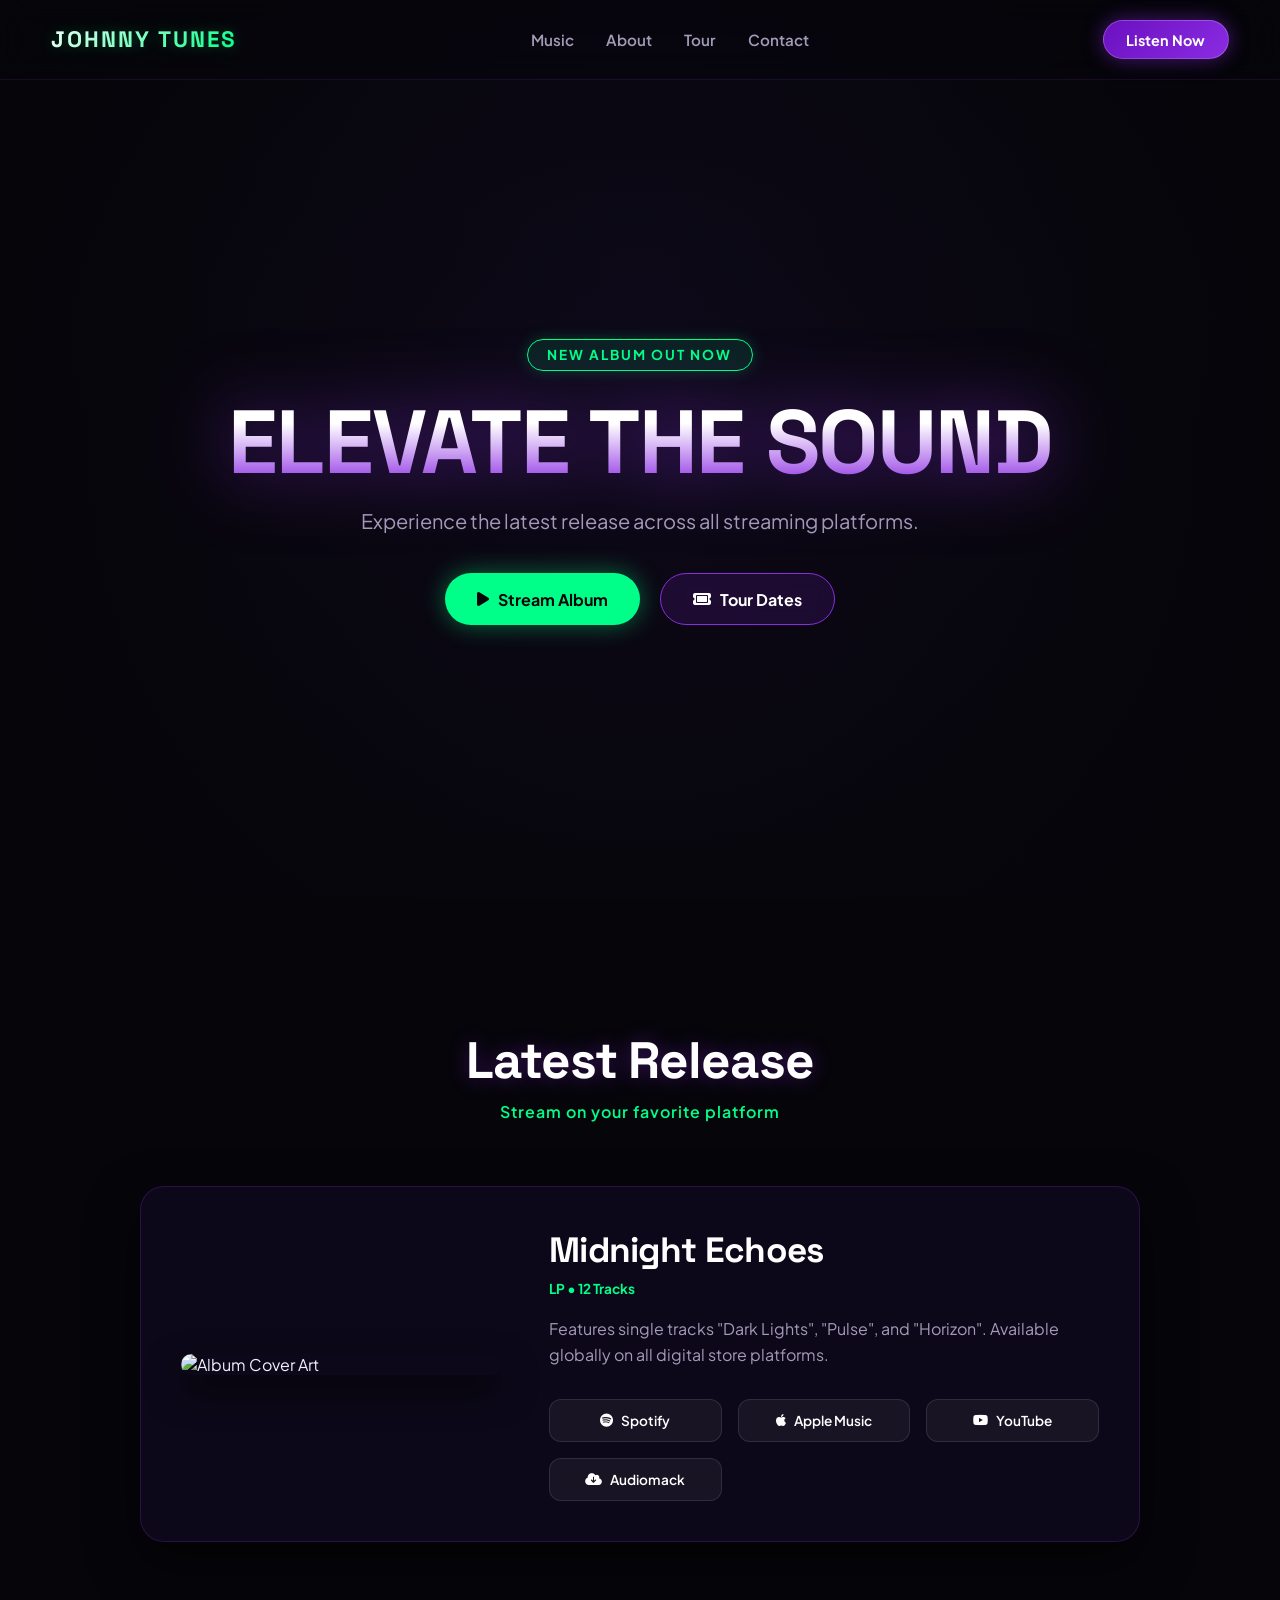
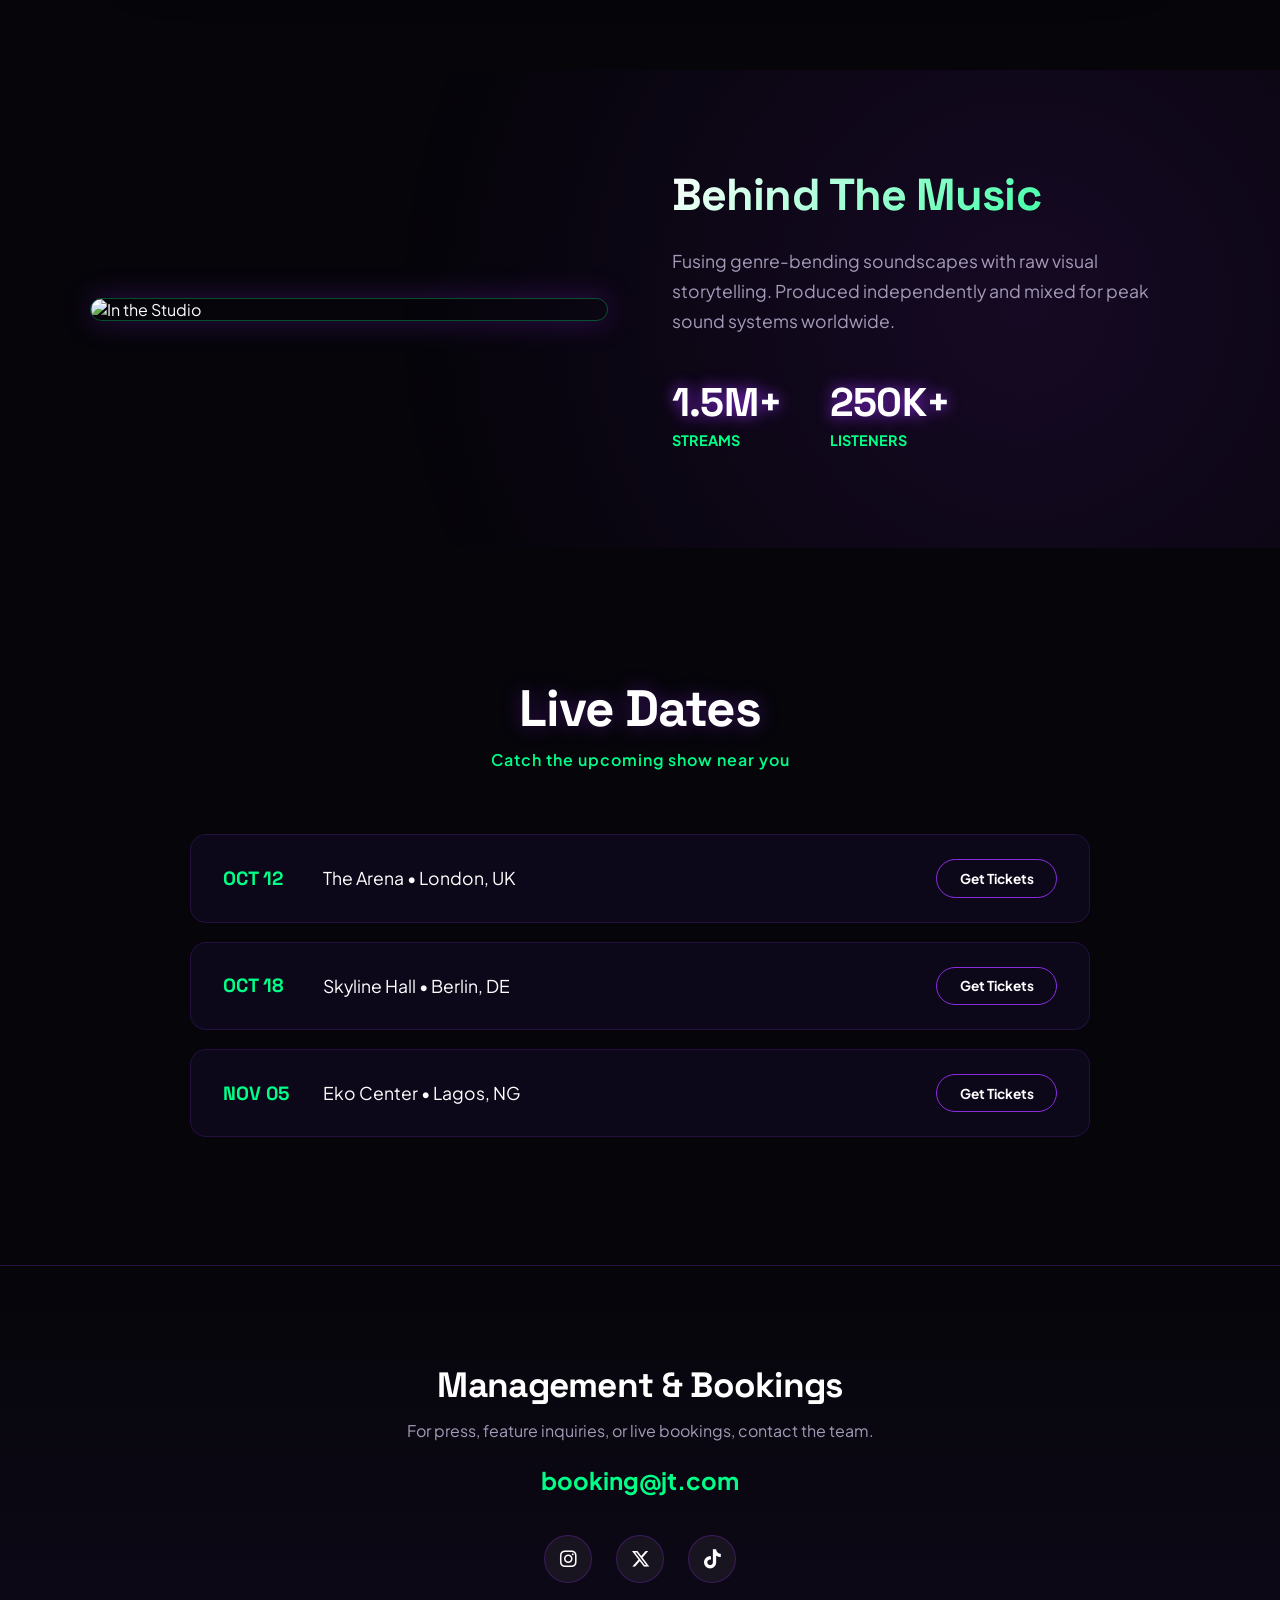
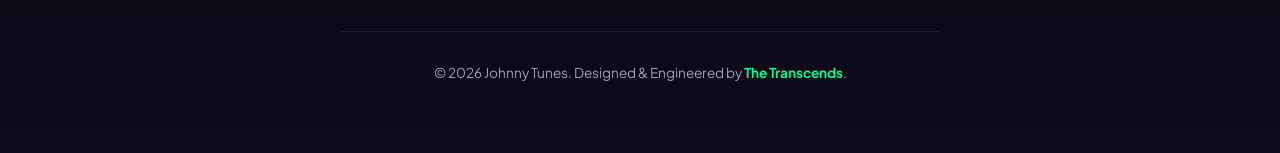
==== index.html @ 3da9f4b8 "Add files via upload" ====
<!DOCTYPE html>
<html lang="en">
<head>
    <meta charset="UTF-8">
    <meta name="viewport" content="width=device-width, initial-scale=1.0">
    <title>Artist Name | Official Site</title>
    <link rel="stylesheet" href="https://cdnjs.cloudflare.com/ajax/libs/font-awesome/6.4.0/css/all.min.css">
    <link rel="stylesheet" href="style.css">
</head>
<body>

    <header class="navbar">
        <div class="logo">JOHNNY TUNES</div>
        <nav>
            <ul class="nav-links">
                <li><a href="#music">Music</a></li>
                <li><a href="#about">About</a></li>
                <li><a href="#tour">Tour</a></li>
                <li><a href="#contact">Contact</a></li>
            </ul>
        </nav>
        <a href="#music" class="cta-btn">Listen Now</a>
    </header>

    <section class="hero">
        <div class="hero-overlay"></div>
        <div class="hero-content">
            <span class="sub-heading">New Album Out Now</span>
            <h1>ELEVATE THE SOUND</h1>
            <p>Experience the latest release across all streaming platforms.</p>
            <div class="hero-buttons">
                <a href="#music" class="btn btn-primary"><i class="fa-solid fa-play"></i> Stream Album</a>
                <a href="#tour" class="btn btn-secondary"><i class="fa-solid fa-ticket"></i> Tour Dates</a>
            </div>
        </div>
    </section>

    <section id="music" class="music-section">
        <div class="section-title">
            <h2>Latest Release</h2>
            <p>Stream on your favorite platform</p>
        </div>

        <div class="music-card">
            <div class="album-art">
                <img src="c:\Users\staro\Downloads\cover-art.jpg" alt="Album Cover Art">
            </div>
            <div class="album-info">
                <h3>Midnight Echoes</h3>
                <span class="release-type">LP • 12 Tracks</span>
                <p>Features single tracks "Dark Lights", "Pulse", and "Horizon". Available globally on all digital store platforms.</p>
                
                <div class="stream-links">
                    <a href="#" class="stream-btn"><i class="fa-brands fa-spotify"></i> Spotify</a>
                    <a href="#" class="stream-btn"><i class="fa-brands fa-apple"></i> Apple Music</a>
                    <a href="#" class="stream-btn"><i class="fa-brands fa-youtube"></i> YouTube</a>
                    <a href="#" class="stream-btn"><i class="fa-solid fa-cloud-arrow-down"></i> Audiomack</a>
                </div>
            </div>
        </div>
    </section>

    <section id="about" class="about-section">
        <div class="about-grid">
            <div class="about-image">
                <img src="c:\Users\staro\Downloads\studio-session.jpg" alt="In the Studio">
            </div>
            <div class="about-text">
                <h2>Behind The Music</h2>
                <p>Fusing genre-bending soundscapes with raw visual storytelling. Produced independently and mixed for peak sound systems worldwide.</p>
                <div class="stats-grid">
                    <div class="stat-item">
                        <h3>1.5M+</h3>
                        <p>Streams</p>
                    </div>
                    <div class="stat-item">
                        <h3>250K+</h3>
                        <p>Listeners</p>
                    </div>
                </div>
            </div>
        </div>
    </section>

    <section id="tour" class="tour-section">
        <div class="section-title">
            <h2>Live Dates</h2>
            <p>Catch the upcoming show near you</p>
        </div>

        <div class="tour-list">
            <div class="tour-row">
                <div class="tour-date">OCT 12</div>
                <div class="tour-venue">The Arena • London, UK</div>
                <a href="#" class="ticket-btn">Get Tickets</a>
            </div>
            <div class="tour-row">
                <div class="tour-date">OCT 18</div>
                <div class="tour-venue">Skyline Hall • Berlin, DE</div>
                <a href="#" class="ticket-btn">Get Tickets</a>
            </div>
            <div class="tour-row">
                <div class="tour-date">NOV 05</div>
                <div class="tour-venue">Eko Center • Lagos, NG</div>
                <a href="#" class="ticket-btn">Get Tickets</a>
            </div>
        </div>
    </section>

    <footer id="contact" class="footer">
        <div class="footer-content">
            <h2>Management & Bookings</h2>
            <p>For press, feature inquiries, or live bookings, contact the team.</p>
            <a href="mailto:booking@johnnytunes.com" class="email-link">booking@jt.com</a>
            
            <div class="social-icons">
                <a href="#"><i class="fa-brands fa-instagram"></i></a>
                <a href="#"><i class="fa-brands fa-x-twitter"></i></a>
                <a href="#"><i class="fa-brands fa-tiktok"></i></a>
            </div>
            
            <div class="credits">
                <p>&copy; 2026 Johnny Tunes. Designed & Engineered by <strong>The Transcends</strong>.</p>
            </div>
        </div>
    </footer>
<script src="script.js"></script>
</body>
</html>
---- style.css ----
/* ==========================================================================
   THE TRANSCENDS - MUSIC ARTIST LAUNCHPAD
   Theme: Electric Cyber Purple & Neon Green on Pitch Black
   ========================================================================== */

@import url('https://fonts.googleapis.com/css2?family=Plus+Jakarta+Sans:wght@300;400;600;800&family=Space+Grotesk:wght@500;700&display=swap');

:root {
  --bg-black: #06050a;
  --bg-dark-purple: #0f0a1c;
  --card-bg: rgba(18, 12, 34, 0.65);
  
  --purple-glow: #8a2be2;
  --purple-accent: #6b11c0;
  --neon-green: #00ff88;
  --neon-green-glow: rgba(0, 255, 136, 0.4);
  
  --text-main: #f3f0fc;
  --text-sub: #a49bb9;
  
  --font-heading: 'Space Grotesk', sans-serif;
  --font-body: 'Plus Jakarta Sans', sans-serif;
  
  --transition-smooth: all 0.4s cubic-bezier(0.16, 1, 0.3, 1);
}

/* Base Reset & Smooth Scroll */
* {
  margin: 0;
  padding: 0;
  box-sizing: border-box;
}

html {
  scroll-behavior: smooth;
}

body {
  background-color: var(--bg-black);
  color: var(--text-main);
  font-family: var(--font-body);
  overflow-x: hidden;
  position: relative;
}

/* Particle Background Canvas Overlay */
#particle-canvas {
  position: fixed;
  top: 0;
  left: 0;
  width: 100%;
  height: 100%;
  pointer-events: none;
  z-index: 0;
}

/* Headings */
h1, h2, h3 {
  font-family: var(--font-heading);
  letter-spacing: -0.02em;
}

/* Section Canvas Wrappers */
section, footer {
  position: relative;
  z-index: 1;
}

/* ==========================================================================
   NAVIGATION BAR
   ========================================================================== */
.navbar {
  position: fixed;
  top: 0;
  left: 0;
  width: 100%;
  display: flex;
  justify-content: space-between;
  align-items: center;
  padding: 1.25rem 4%;
  z-index: 1000;
  background: rgba(6, 5, 10, 0.4);
  backdrop-filter: blur(16px);
  -webkit-backdrop-filter: blur(16px);
  border-bottom: 1px solid rgba(138, 43, 226, 0.15);
  transition: var(--transition-smooth);
}

.navbar.scrolled {
  padding: 0.85rem 4%;
  background: rgba(6, 5, 10, 0.88);
  border-bottom: 1px solid rgba(0, 255, 136, 0.3);
  box-shadow: 0 10px 30px rgba(0, 0, 0, 0.8);
}

.logo {
  font-family: var(--font-heading);
  font-size: 1.4rem;
  font-weight: 700;
  color: var(--text-main);
  text-transform: uppercase;
  letter-spacing: 2px;
  background: linear-gradient(135deg, #fff 0%, var(--neon-green) 100%);
  -webkit-background-clip: text;
  -webkit-text-fill-color: transparent;
  text-shadow: 0 0 15px rgba(0, 255, 136, 0.3);
}

.nav-links {
  display: flex;
  list-style: none;
  gap: 2rem;
}

.nav-links a {
  color: var(--text-sub);
  text-decoration: none;
  font-size: 0.95rem;
  font-weight: 600;
  transition: var(--transition-smooth);
  position: relative;
}

.nav-links a::after {
  content: '';
  position: absolute;
  bottom: -4px;
  left: 0;
  width: 0%;
  height: 2px;
  background: var(--neon-green);
  box-shadow: 0 0 10px var(--neon-green);
  transition: var(--transition-smooth);
}

.nav-links a:hover {
  color: var(--neon-green);
}

.nav-links a:hover::after {
  width: 100%;
}

.cta-btn {
  padding: 0.6rem 1.4rem;
  border-radius: 30px;
  background: linear-gradient(135deg, var(--purple-accent), var(--purple-glow));
  color: #fff;
  text-decoration: none;
  font-weight: 700;
  font-size: 0.9rem;
  border: 1px solid rgba(255, 255, 255, 0.2);
  box-shadow: 0 0 20px rgba(138, 43, 226, 0.5);
  transition: var(--transition-smooth);
}

.cta-btn:hover {
  transform: translateY(-2px) scale(1.03);
  box-shadow: 0 0 25px var(--neon-green-glow), 0 0 10px var(--neon-green);
  border-color: var(--neon-green);
  background: var(--neon-green);
  color: var(--bg-black);
}

/* ==========================================================================
   HERO SECTION
   ========================================================================== */
.hero {
  min-height: 100vh;
  display: flex;
  align-items: center;
  justify-content: center;
  position: relative;
  background: radial-gradient(circle at 50% 30%, var(--bg-dark-purple) 0%, var(--bg-black) 70%),
              url('images/hero-bg.jpg') center/cover no-repeat;
  background-blend-mode: color-dodge;
  padding: 0 1.5rem;
}

.hero-overlay {
  position: absolute;
  top: 0;
  left: 0;
  width: 100%;
  height: 100%;
  background: radial-gradient(circle at center, rgba(15, 10, 28, 0.4) 0%, var(--bg-black) 90%);
  z-index: 1;
}

.hero-content {
  position: relative;
  z-index: 2;
  text-align: center;
  max-width: 900px;
  margin-top: 4rem;
}

.sub-heading {
  display: inline-block;
  padding: 0.4rem 1.2rem;
  border-radius: 20px;
  background: rgba(0, 255, 136, 0.1);
  border: 1px solid var(--neon-green);
  color: var(--neon-green);
  font-size: 0.85rem;
  font-weight: 700;
  letter-spacing: 2px;
  text-transform: uppercase;
  margin-bottom: 1.5rem;
  box-shadow: 0 0 15px rgba(0, 255, 136, 0.2);
  animation: pulse-glow 3s infinite ease-in-out;
}

.hero h1 {
  font-size: clamp(3rem, 7vw, 6rem);
  font-weight: 800;
  line-height: 1.05;
  text-transform: uppercase;
  background: linear-gradient(180deg, #ffffff 30%, var(--purple-glow) 100%);
  -webkit-background-clip: text;
  -webkit-text-fill-color: transparent;
  margin-bottom: 1.2rem;
  filter: drop-shadow(0 0 35px rgba(138, 43, 226, 0.6));
}

.hero p {
  font-size: clamp(1rem, 2vw, 1.25rem);
  color: var(--text-sub);
  margin-bottom: 2.5rem;
  max-width: 600px;
  margin-left: auto;
  margin-right: auto;
}

.hero-buttons {
  display: flex;
  gap: 1.2rem;
  justify-content: center;
  flex-wrap: wrap;
}

.btn {
  padding: 0.9rem 2rem;
  border-radius: 40px;
  text-decoration: none;
  font-weight: 700;
  font-size: 1rem;
  display: inline-flex;
  align-items: center;
  gap: 0.6rem;
  transition: var(--transition-smooth);
}

.btn-primary {
  background: var(--neon-green);
  color: var(--bg-black);
  box-shadow: 0 0 25px var(--neon-green-glow);
}

.btn-primary:hover {
  transform: translateY(-4px) scale(1.05);
  box-shadow: 0 0 35px var(--neon-green), 0 0 15px #fff;
}

.btn-secondary {
  background: rgba(138, 43, 226, 0.15);
  color: #fff;
  border: 1px solid var(--purple-glow);
  backdrop-filter: blur(10px);
}

.btn-secondary:hover {
  background: var(--purple-accent);
  transform: translateY(-4px) scale(1.05);
  box-shadow: 0 0 30px rgba(138, 43, 226, 0.6);
}

/* ==========================================================================
   MUSIC & RELEASE SECTION
   ========================================================================== */
.music-section {
  padding: 8rem 5%;
}

.section-title {
  text-align: center;
  margin-bottom: 4rem;
}

.section-title h2 {
  font-size: clamp(2.2rem, 4vw, 3.5rem);
  color: #fff;
  margin-bottom: 0.5rem;
  text-shadow: 0 0 20px rgba(138, 43, 226, 0.4);
}

.section-title p {
  color: var(--neon-green);
  font-weight: 600;
  letter-spacing: 1px;
}

.music-card {
  max-width: 1000px;
  margin: 0 auto;
  background: var(--card-bg);
  border-radius: 24px;
  padding: 2.5rem;
  display: grid;
  grid-template-columns: 320px 1fr;
  gap: 3rem;
  align-items: center;
  border: 1px solid rgba(138, 43, 226, 0.25);
  backdrop-filter: blur(20px);
  box-shadow: 0 20px 50px rgba(0, 0, 0, 0.6);
  transition: var(--transition-smooth);
}

.music-card:hover {
  border-color: var(--neon-green);
  box-shadow: 0 0 40px rgba(0, 255, 136, 0.25), 0 20px 50px rgba(15, 10, 28, 0.8);
  transform: translateY(-5px);
}

.album-art {
  position: relative;
  border-radius: 16px;
  overflow: hidden;
  box-shadow: 0 15px 35px rgba(0, 0, 0, 0.7);
}

.album-art img {
  width: 100%;
  height: 100%;
  object-fit: cover;
  display: block;
  transition: var(--transition-smooth);
}

.music-card:hover .album-art img {
  transform: scale(1.06) rotate(1deg);
}

.album-info h3 {
  font-size: 2.2rem;
  margin-bottom: 0.3rem;
  color: #fff;
}

.release-type {
  display: inline-block;
  color: var(--neon-green);
  font-weight: 700;
  font-size: 0.85rem;
  margin-bottom: 1.2rem;
}

.album-info p {
  color: var(--text-sub);
  line-height: 1.6;
  margin-bottom: 2rem;
}

.stream-links {
  display: grid;
  grid-template-columns: repeat(auto-fit, minmax(130px, 1fr));
  gap: 1rem;
}

.stream-btn {
  padding: 0.75rem 1rem;
  border-radius: 12px;
  background: rgba(255, 255, 255, 0.05);
  border: 1px solid rgba(255, 255, 255, 0.1);
  color: #fff;
  text-decoration: none;
  font-size: 0.85rem;
  font-weight: 600;
  display: flex;
  align-items: center;
  justify-content: center;
  gap: 0.5rem;
  transition: var(--transition-smooth);
}

.stream-btn:hover {
  background: var(--purple-accent);
  border-color: var(--neon-green);
  color: var(--neon-green);
  transform: translateY(-3px);
  box-shadow: 0 5px 15px rgba(0, 255, 136, 0.3);
}

/* ==========================================================================
   ABOUT SECTION
   ========================================================================== */
.about-section {
  padding: 6rem 5%;
  background: radial-gradient(circle at 80% 50%, rgba(138, 43, 226, 0.12) 0%, transparent 60%);
}

.about-grid {
  max-width: 1100px;
  margin: 0 auto;
  display: grid;
  grid-template-columns: 1fr 1fr;
  gap: 4rem;
  align-items: center;
}

.about-image {
  border-radius: 20px;
  overflow: hidden;
  position: relative;
  border: 1px solid rgba(0, 255, 136, 0.3);
  box-shadow: 0 0 30px rgba(138, 43, 226, 0.3);
}

.about-image img {
  width: 100%;
  height: 100%;
  object-fit: cover;
  display: block;
  filter: grayscale(20%) contrast(110%);
  transition: var(--transition-smooth);
}

.about-image:hover img {
  filter: grayscale(0%) contrast(100%);
  transform: scale(1.03);
}

.about-text h2 {
  font-size: clamp(2rem, 3.5vw, 3rem);
  margin-bottom: 1.5rem;
  background: linear-gradient(135deg, #fff 0%, var(--neon-green) 100%);
  -webkit-background-clip: text;
  -webkit-text-fill-color: transparent;
}

.about-text p {
  color: var(--text-sub);
  font-size: 1.1rem;
  line-height: 1.7;
  margin-bottom: 2.5rem;
}

.stats-grid {
  display: flex;
  gap: 3rem;
}

.stat-item h3 {
  font-size: 2.5rem;
  color: #fff;
  text-shadow: 0 0 15px var(--purple-glow);
}

.stat-item p {
  color: var(--neon-green);
  font-size: 0.9rem;
  font-weight: 700;
  text-transform: uppercase;
  margin-bottom: 0;
}

/* ==========================================================================
   TOUR DATES SECTION
   ========================================================================== */
.tour-section {
  padding: 8rem 5%;
}

.tour-list {
  max-width: 900px;
  margin: 0 auto;
  display: flex;
  flex-direction: column;
  gap: 1.2rem;
}

.tour-row {
  display: flex;
  align-items: center;
  justify-content: space-between;
  padding: 1.5rem 2rem;
  background: var(--card-bg);
  border: 1px solid rgba(138, 43, 226, 0.2);
  border-radius: 16px;
  backdrop-filter: blur(10px);
  transition: var(--transition-smooth);
}

.tour-row:hover {
  background: rgba(25, 16, 48, 0.85);
  border-color: var(--neon-green);
  transform: translateX(8px);
  box-shadow: 0 0 25px rgba(0, 255, 136, 0.2);
}

.tour-date {
  font-family: var(--font-heading);
  font-size: 1.2rem;
  font-weight: 700;
  color: var(--neon-green);
  width: 100px;
}

.tour-venue {
  font-size: 1.1rem;
  color: #fff;
  flex: 1;
}

.ticket-btn {
  padding: 0.6rem 1.4rem;
  border-radius: 20px;
  border: 1px solid var(--purple-glow);
  color: #fff;
  text-decoration: none;
  font-weight: 700;
  font-size: 0.85rem;
  transition: var(--transition-smooth);
}

.tour-row:hover .ticket-btn {
  background: var(--neon-green);
  color: var(--bg-black);
  border-color: var(--neon-green);
  box-shadow: 0 0 15px var(--neon-green);
}

/* ==========================================================================
   FOOTER SECTION
   ========================================================================== */
.footer {
  padding: 6rem 5% 3rem;
  background: linear-gradient(180deg, var(--bg-black) 0%, var(--bg-dark-purple) 100%);
  border-top: 1px solid rgba(138, 43, 226, 0.2);
  text-align: center;
}

.footer-content {
  max-width: 600px;
  margin: 0 auto;
}

.footer h2 {
  font-size: 2.2rem;
  margin-bottom: 0.8rem;
  color: #fff;
}

.footer p {
  color: var(--text-sub);
  margin-bottom: 1.5rem;
}

.email-link {
  display: inline-block;
  font-size: 1.5rem;
  font-weight: 700;
  color: var(--neon-green);
  text-decoration: none;
  margin-bottom: 2.5rem;
  transition: var(--transition-smooth);
}

.email-link:hover {
  text-shadow: 0 0 20px var(--neon-green);
  transform: scale(1.05);
}

.social-icons {
  display: flex;
  justify-content: center;
  gap: 1.5rem;
  margin-bottom: 3rem;
}

.social-icons a {
  width: 48px;
  height: 48px;
  border-radius: 50%;
  background: rgba(255, 255, 255, 0.05);
  border: 1px solid rgba(138, 43, 226, 0.3);
  color: #fff;
  display: flex;
  align-items: center;
  justify-content: center;
  font-size: 1.2rem;
  text-decoration: none;
  transition: var(--transition-smooth);
}

.social-icons a:hover {
  background: var(--neon-green);
  color: var(--bg-black);
  border-color: var(--neon-green);
  box-shadow: 0 0 20px var(--neon-green);
  transform: translateY(-4px);
}

.credits {
  font-size: 0.85rem;
  color: var(--text-sub);
  border-top: 1px solid rgba(255, 255, 255, 0.08);
  padding-top: 2rem;
}

.credits strong {
  color: var(--neon-green);
}

/* ==========================================================================
   ANIMATIONS & SCROLL OBSERVER CLASSES
   ========================================================================== */
@keyframes pulse-glow {
  0%, 100% { box-shadow: 0 0 15px rgba(0, 255, 136, 0.2); }
  50% { box-shadow: 0 0 30px rgba(0, 255, 136, 0.6); }
}

/* Scroll reveal initial state */
.reveal {
  opacity: 0;
  transform: translateY(40px);
  transition: opacity 0.8s cubic-bezier(0.16, 1, 0.3, 1), transform 0.8s cubic-bezier(0.16, 1, 0.3, 1);
}

.reveal.active {
  opacity: 1;
  transform: translateY(0);
}

/* Media Queries */
@media (max-width: 850px) {
  .music-card {
    grid-template-columns: 1fr;
    text-align: center;
  }
  
  .stream-links {
    grid-template-columns: 1fr 1fr;
  }
  
  .about-grid {
    grid-template-columns: 1fr;
  }
  
  .tour-row {
    flex-direction: column;
    gap: 0.8rem;
    text-align: center;
  }
  
  .tour-date {
    width: auto;
  }
  
  .nav-links {
    display: none; /* Can be integrated into a mobile drawer */
  }
}
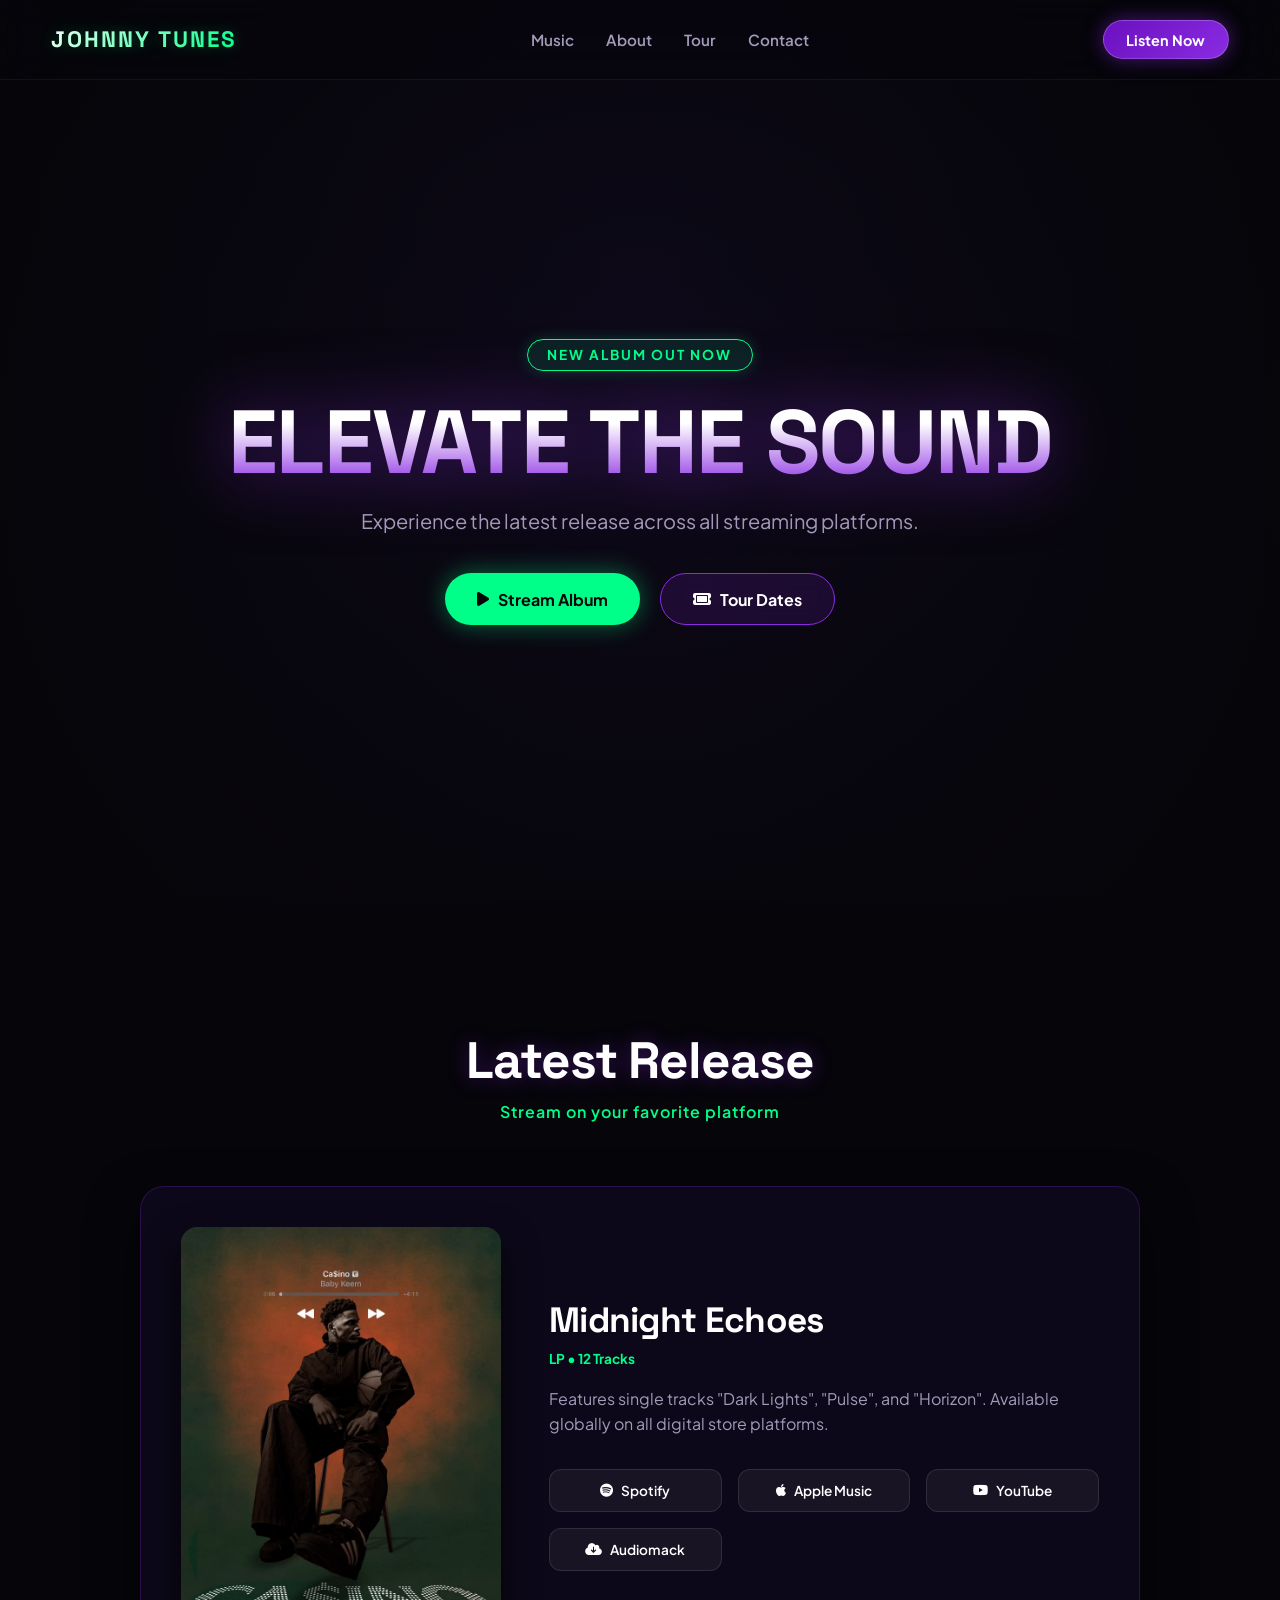
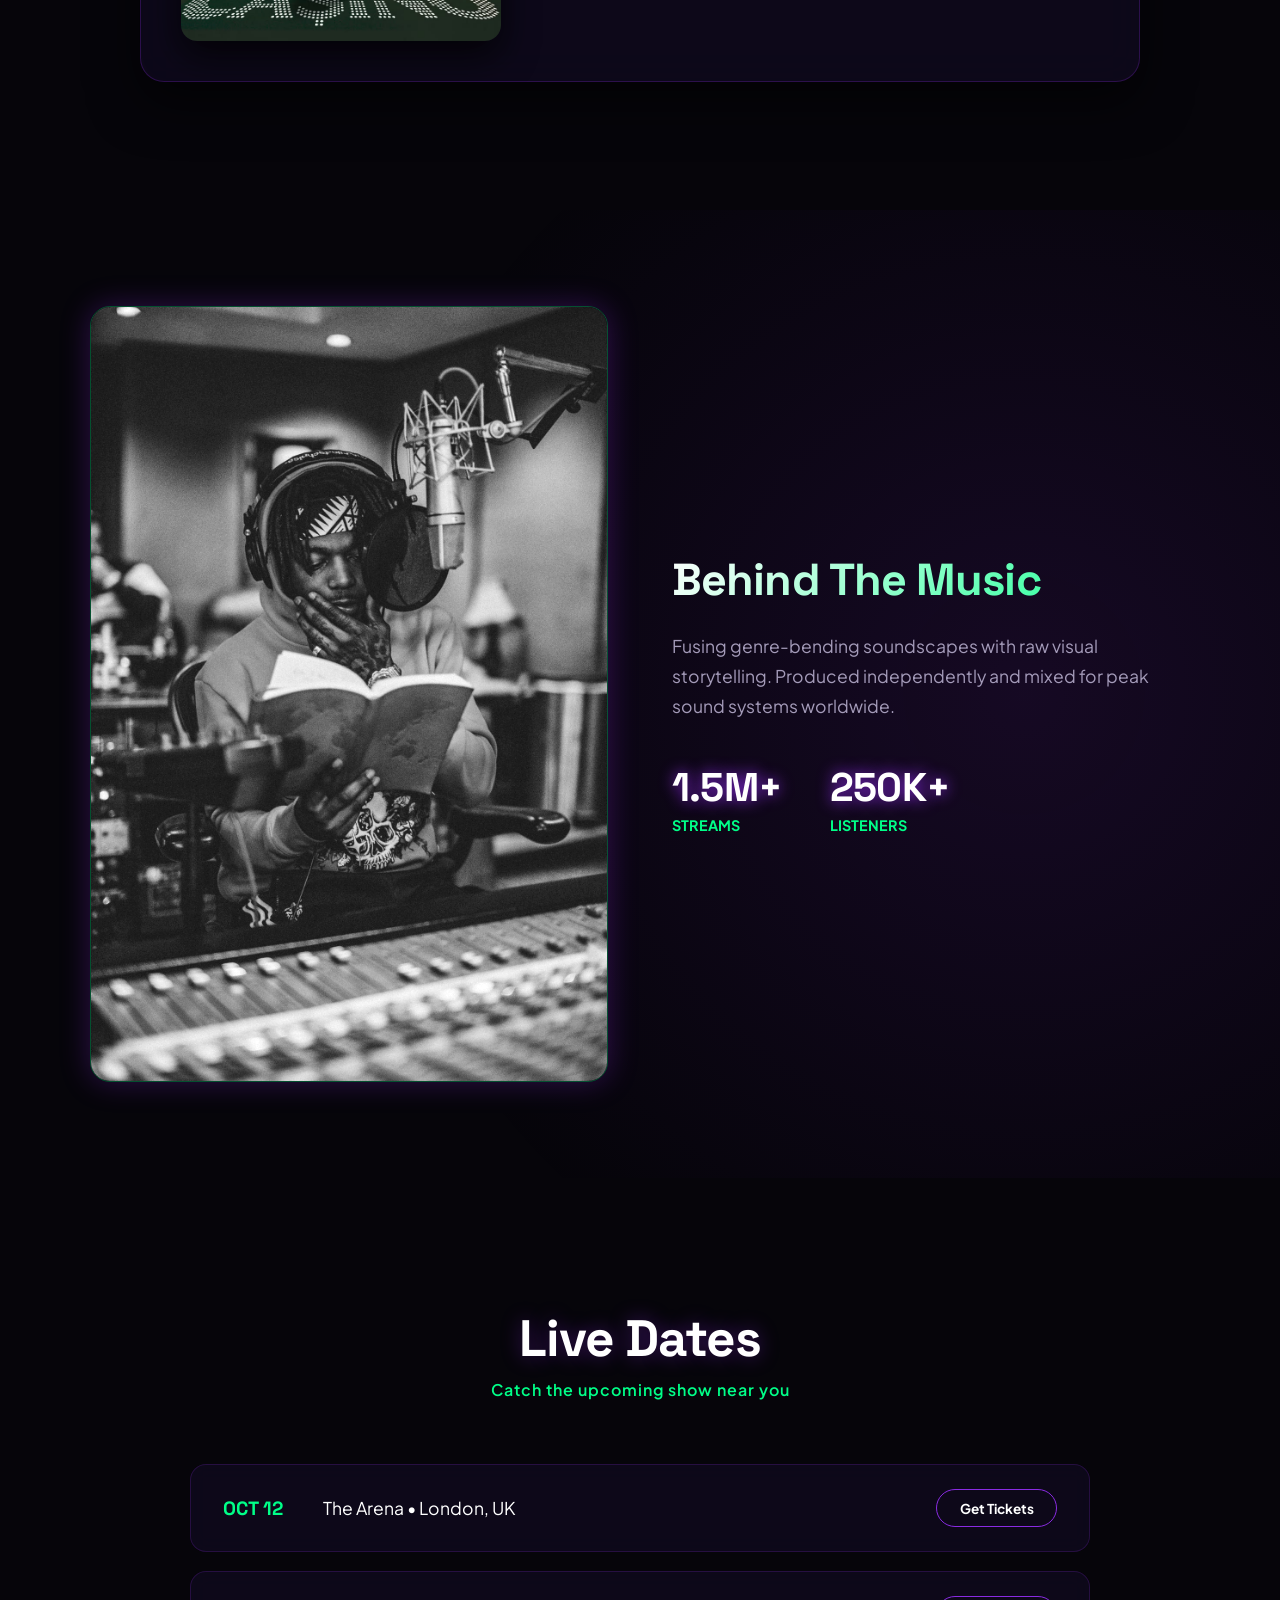
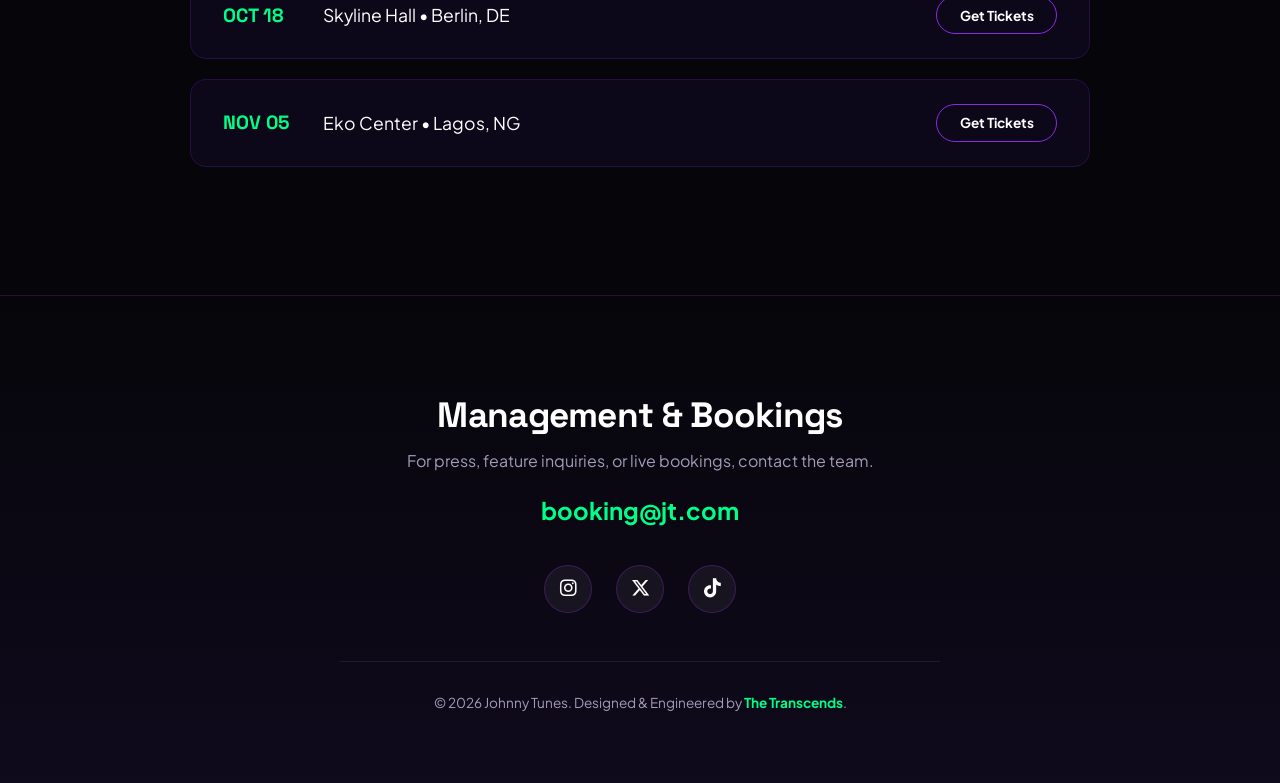
==== commit 7301d7fc: "Fix HTML encoding issues and update image paths" ====
--- a/index.html
+++ b/index.html
@@ -43,7 +43,7 @@
 
         <div class="music-card">
             <div class="album-art">
-                <img src="c:\Users\staro\Downloads\cover-art.jpg" alt="Album Cover Art">
+                <img src="cover-art.jpg" alt="Album Cover Art">
             </div>
             <div class="album-info">
                 <h3>Midnight Echoes</h3>
@@ -63,7 +63,7 @@
     <section id="about" class="about-section">
         <div class="about-grid">
             <div class="about-image">
-                <img src="c:\Users\staro\Downloads\studio-session.jpg" alt="In the Studio">
+                <img src="studio-session.jpg" alt="In the Studio">
             </div>
             <div class="about-text">
                 <h2>Behind The Music</h2>
@@ -126,4 +126,4 @@
     </footer>
 <script src="script.js"></script>
 </body>
-</html>+</html>
